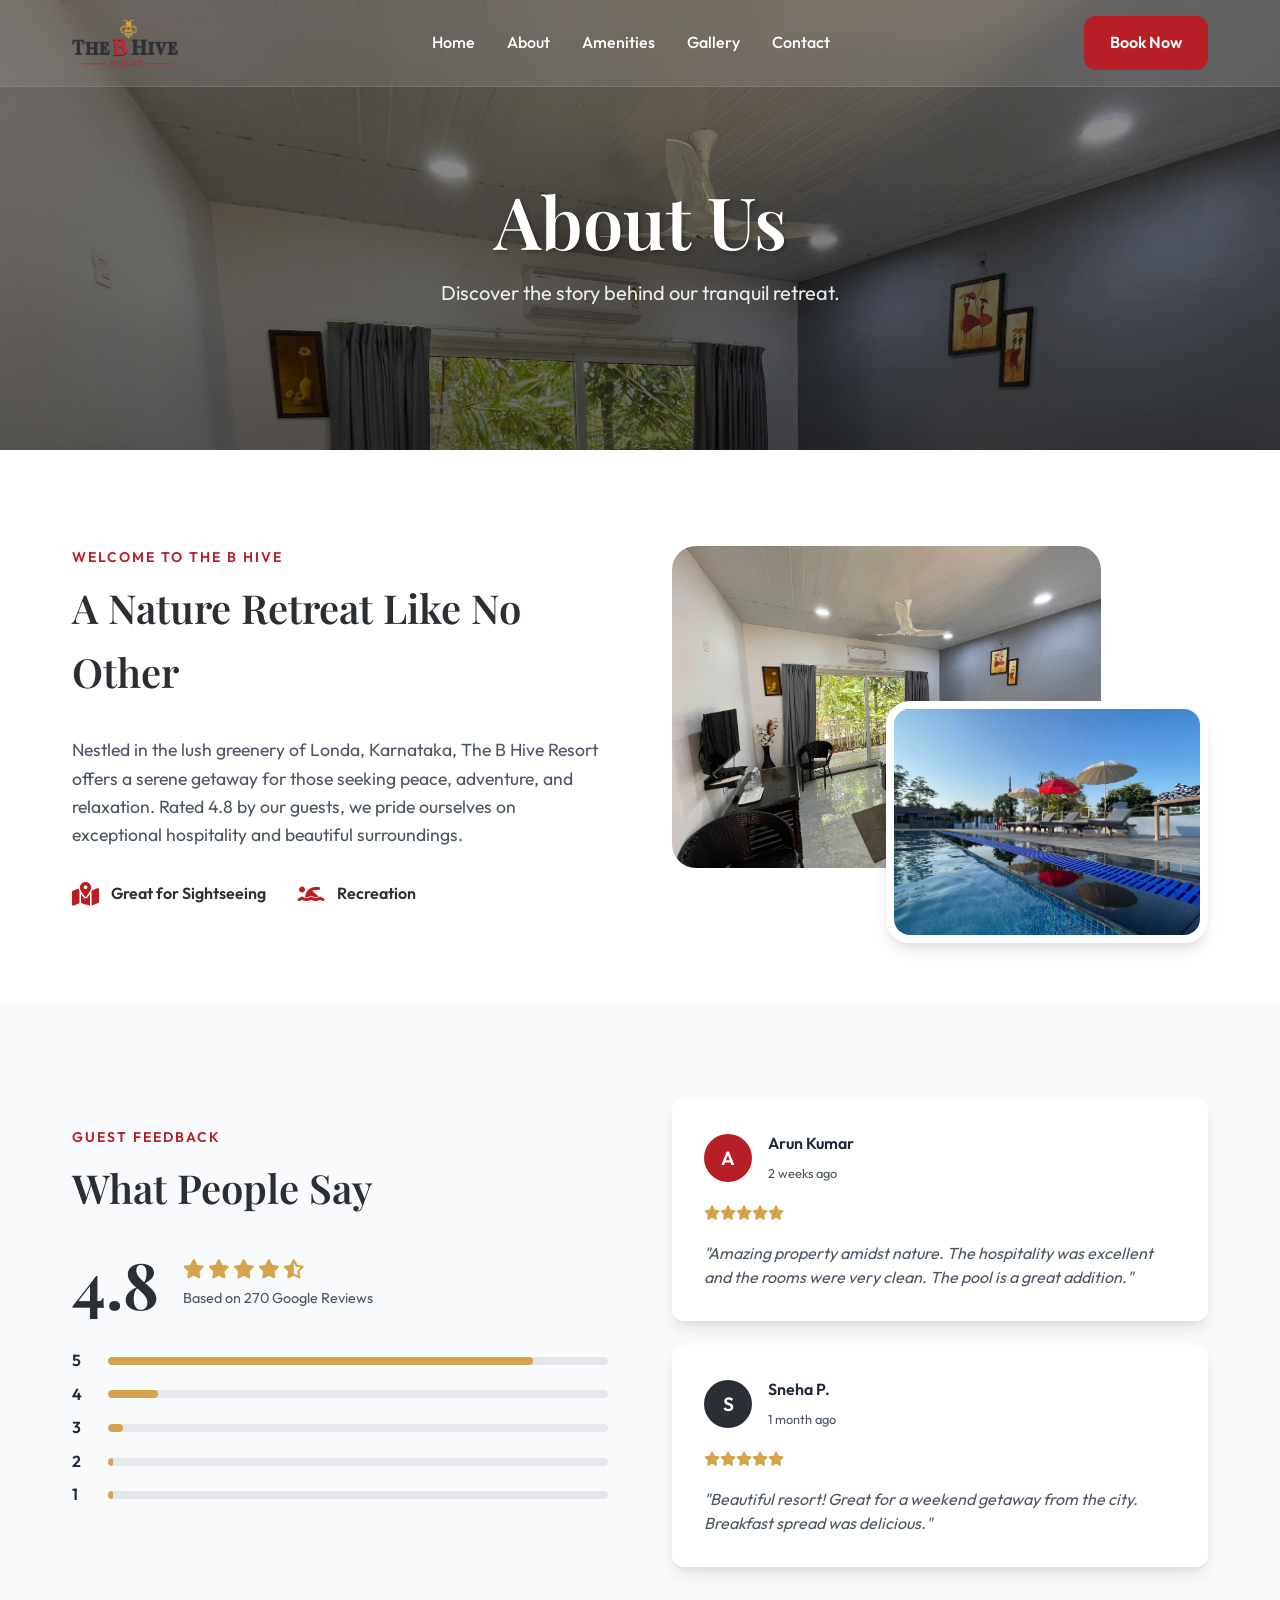
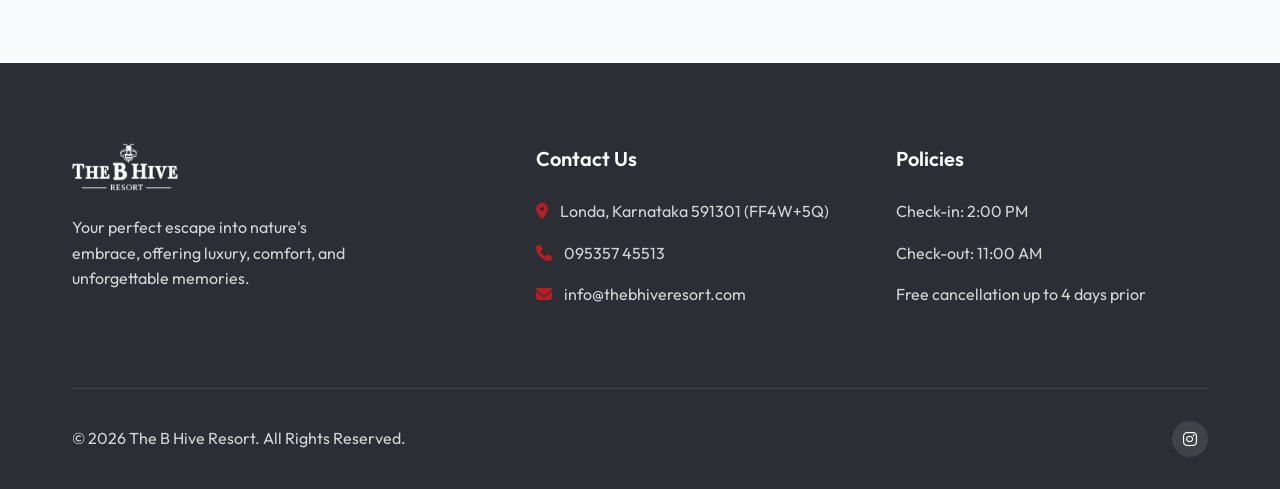
==== about.html @ f532dd52 "Converted to multipage structure (Home, About, Amenities, Gallery, Contact)" ====
<!DOCTYPE html>
<html lang="en">
<head>
    <meta charset="UTF-8">
    <meta name="viewport" content="width=device-width, initial-scale=1.0">
    <meta name="description" content="About The B Hive Resort - Discover our story and read guest reviews.">
    <title>About Us | The B Hive Resort</title>
    <link rel="stylesheet" href="styles.css">
    <link rel="preconnect" href="https://fonts.googleapis.com">
    <link rel="preconnect" href="https://fonts.gstatic.com" crossorigin>
    <link href="https://fonts.googleapis.com/css2?family=Outfit:wght@300;400;500;600;700&family=Playfair+Display:ital,wght@0,400;0,600;1,400&display=swap" rel="stylesheet">
    <link rel="stylesheet" href="https://cdnjs.cloudflare.com/ajax/libs/font-awesome/6.4.0/css/all.min.css">
</head>
<body>

    <!-- Navigation -->
    <nav class="navbar">
        <div class="nav-container">
            <a href="index.html" class="logo">
                <img src="The B Hive Logo.png" alt="The B Hive Resort Logo">
            </a>
            <div class="nav-links">
                <a href="index.html">Home</a>
                <a href="about.html">About</a>
                <a href="amenities.html">Amenities</a>
                <a href="gallery.html">Gallery</a>
                <a href="contact.html">Contact</a>
            </div>
            <a href="https://www.booking.com/hotel/in/the-b-hive.html" target="_blank" class="btn-primary">Book Now</a>
        </div>
    </nav>

    <!-- Page Hero -->
    <header class="hero page-hero" style="background-image: url('Images/Screenshot 2026-07-21 200830.png');">
        <div class="hero-overlay"></div>
        <div class="hero-content">
            <h1>About Us</h1>
            <p>Discover the story behind our tranquil retreat.</p>
        </div>
    </header>

    <!-- About Section -->
    <section class="about section" id="about">
        <div class="container layout-grid-2">
            <div class="about-text">
                <span class="section-subtitle">Welcome to The B Hive</span>
                <h2 class="section-title">A Nature Retreat Like No Other</h2>
                <p>Nestled in the lush greenery of Londa, Karnataka, The B Hive Resort offers a serene getaway for those seeking peace, adventure, and relaxation. Rated 4.8 by our guests, we pride ourselves on exceptional hospitality and beautiful surroundings.</p>
                <div class="stats-row">
                    <div class="stat">
                        <i class="fa-solid fa-map-location-dot"></i>
                        <span>Great for Sightseeing</span>
                    </div>
                    <div class="stat">
                        <i class="fa-solid fa-person-swimming"></i>
                        <span>Recreation</span>
                    </div>
                </div>
            </div>
            <div class="about-image-grid">
                <img src="Images/Screenshot 2026-07-21 200830.png" alt="Resort View 1" class="img-main radius-large">
                <img src="Images/Screenshot 2026-07-21 200848.png" alt="Resort View 2" class="img-sub radius-large shadow">
            </div>
        </div>
    </section>

    <!-- Reviews Section -->
    <section class="reviews section bg-light" id="reviews">
        <div class="container layout-grid-2">
            <div class="review-summary">
                <span class="section-subtitle">Guest Feedback</span>
                <h2 class="section-title">What People Say</h2>
                <div class="score-display">
                    <div class="score">4.8</div>
                    <div class="score-details">
                        <div class="stars">
                            <i class="fa-solid fa-star"></i>
                            <i class="fa-solid fa-star"></i>
                            <i class="fa-solid fa-star"></i>
                            <i class="fa-solid fa-star"></i>
                            <i class="fa-solid fa-star-half-stroke"></i>
                        </div>
                        <p>Based on 270 Google Reviews</p>
                    </div>
                </div>
                <div class="review-bars">
                    <div class="bar-row"><span class="label">5</span><div class="bar"><div class="fill" style="width: 85%;"></div></div></div>
                    <div class="bar-row"><span class="label">4</span><div class="bar"><div class="fill" style="width: 10%;"></div></div></div>
                    <div class="bar-row"><span class="label">3</span><div class="bar"><div class="fill" style="width: 3%;"></div></div></div>
                    <div class="bar-row"><span class="label">2</span><div class="bar"><div class="fill" style="width: 1%;"></div></div></div>
                    <div class="bar-row"><span class="label">1</span><div class="bar"><div class="fill" style="width: 1%;"></div></div></div>
                </div>
            </div>
            <div class="review-cards">
                <div class="review-card radius shadow">
                    <div class="reviewer">
                        <div class="avatar bg-primary">A</div>
                        <div>
                            <h4>Arun Kumar</h4>
                            <span class="date">2 weeks ago</span>
                        </div>
                    </div>
                    <div class="stars"><i class="fa-solid fa-star"></i><i class="fa-solid fa-star"></i><i class="fa-solid fa-star"></i><i class="fa-solid fa-star"></i><i class="fa-solid fa-star"></i></div>
                    <p>"Amazing property amidst nature. The hospitality was excellent and the rooms were very clean. The pool is a great addition."</p>
                </div>
                <div class="review-card radius shadow mt-4">
                    <div class="reviewer">
                        <div class="avatar bg-secondary">S</div>
                        <div>
                            <h4>Sneha P.</h4>
                            <span class="date">1 month ago</span>
                        </div>
                    </div>
                    <div class="stars"><i class="fa-solid fa-star"></i><i class="fa-solid fa-star"></i><i class="fa-solid fa-star"></i><i class="fa-solid fa-star"></i><i class="fa-solid fa-star"></i></div>
                    <p>"Beautiful resort! Great for a weekend getaway from the city. Breakfast spread was delicious."</p>
                </div>
            </div>
        </div>
    </section>

    <!-- Location & Footer -->
    <footer class="footer" id="location">
        <div class="container">
            <div class="footer-grid">
                <div class="footer-col brand-col">
                    <a href="index.html" class="logo footer-logo">
                        <img src="The B Hive Logo.png" alt="The B Hive Resort Logo">
                    </a>
                    <p>Your perfect escape into nature's embrace, offering luxury, comfort, and unforgettable memories.</p>
                </div>
                <div class="footer-col">
                    <h3>Contact Us</h3>
                    <ul class="contact-list">
                        <li><i class="fa-solid fa-location-dot"></i> <a href="https://maps.app.goo.gl/Yiv8AJYsCJSPyg6i8" target="_blank">Londa, Karnataka 591301 (FF4W+5Q)</a></li>
                        <li><i class="fa-solid fa-phone"></i> 095357 45513</li>
                        <li><i class="fa-solid fa-envelope"></i> info@thebhiveresort.com</li>
                    </ul>
                </div>
                <div class="footer-col">
                    <h3>Policies</h3>
                    <ul class="policy-list">
                        <li>Check-in: 2:00 PM</li>
                        <li>Check-out: 11:00 AM</li>
                        <li>Free cancellation up to 4 days prior</li>
                    </ul>
                </div>
            </div>
            <div class="footer-bottom">
                <p>&copy; 2026 The B Hive Resort. All Rights Reserved.</p>
                <div class="social-links">
                    <a href="https://www.instagram.com/thebhive__/" target="_blank"><i class="fa-brands fa-instagram"></i></a>
                </div>
            </div>
        </div>
    </footer>

    <script src="script.js"></script>
</body>
</html>
---- styles.css ----
:root {
    --primary-color: #b81e26; /* Crimson red from the "B" */
    --primary-hover: #9c181f;
    --secondary-color: #2b2e34; /* Dark charcoal from text */
    --accent-color: #d4a34b; /* Gold/yellow from the bee icon */
    --text-dark: #1f2937;
    --text-light: #4b5563;
    --bg-light: #f9fafb;
    --white: #ffffff;
    --transition: all 0.3s ease;
    --radius: 12px;
    --radius-lg: 24px;
    --shadow: 0 10px 15px -3px rgba(0, 0, 0, 0.1), 0 4px 6px -2px rgba(0, 0, 0, 0.05);
    --shadow-lg: 0 20px 25px -5px rgba(0, 0, 0, 0.1), 0 10px 10px -5px rgba(0, 0, 0, 0.04);
}

* {
    margin: 0;
    padding: 0;
    box-sizing: border-box;
}

html {
    scroll-behavior: smooth;
}

body {
    font-family: 'Outfit', sans-serif;
    color: var(--text-dark);
    line-height: 1.6;
    background-color: var(--white);
    overflow-x: hidden;
}

h1, h2, h3, h4, h5, h6 {
    font-family: 'Playfair Display', serif;
    font-weight: 600;
    color: var(--secondary-color);
}

a {
    text-decoration: none;
    color: inherit;
    transition: var(--transition);
}

img {
    max-width: 100%;
    height: auto;
    display: block;
}

/* Utilities */
.container {
    max-width: 1200px;
    margin: 0 auto;
    padding: 0 2rem;
}

.section {
    padding: 6rem 0;
}

.text-center {
    text-align: center;
}

.bg-light {
    background-color: var(--bg-light);
}

.radius { border-radius: var(--radius); }
.radius-large { border-radius: var(--radius-lg); }
.shadow { box-shadow: var(--shadow); }
.mt-4 { margin-top: 1.5rem; }

.section-subtitle {
    display: block;
    color: var(--primary-color);
    font-weight: 600;
    text-transform: uppercase;
    letter-spacing: 2px;
    font-size: 0.875rem;
    margin-bottom: 0.5rem;
}

.section-title {
    font-size: 2.5rem;
    margin-bottom: 2rem;
}

/* Buttons */
.btn-primary {
    display: inline-block;
    background-color: var(--primary-color);
    color: var(--white);
    padding: 0.75rem 1.5rem;
    border-radius: var(--radius);
    font-weight: 600;
    border: 2px solid var(--primary-color);
    cursor: pointer;
    text-align: center;
}

.btn-primary:hover {
    background-color: var(--primary-hover);
    border-color: var(--primary-hover);
    color: var(--white);
    transform: translateY(-2px);
    box-shadow: var(--shadow);
}

.btn-outline {
    display: inline-block;
    background-color: transparent;
    color: var(--white);
    padding: 0.75rem 1.5rem;
    border-radius: var(--radius);
    font-weight: 600;
    border: 2px solid var(--white);
    cursor: pointer;
    text-align: center;
}

.btn-outline:hover {
    background-color: var(--white);
    color: var(--text-dark);
    transform: translateY(-2px);
}

.btn-large {
    padding: 1rem 2rem;
    font-size: 1.1rem;
}

.btn-block {
    display: block;
    width: 100%;
}

/* Navbar */
.navbar {
    position: fixed;
    top: 0;
    left: 0;
    width: 100%;
    z-index: 1000;
    padding: 1rem 0;
    transition: var(--transition);
    background: rgba(255, 255, 255, 0.1);
    backdrop-filter: blur(10px);
    border-bottom: 1px solid rgba(255, 255, 255, 0.1);
}

.navbar.scrolled {
    background: rgba(255, 255, 255, 0.95);
    box-shadow: var(--shadow);
    padding: 0.75rem 0;
}

.navbar.scrolled .logo,
.navbar.scrolled .nav-links a {
    color: var(--secondary-color);
}

.nav-container {
    max-width: 1200px;
    margin: 0 auto;
    padding: 0 2rem;
    display: flex;
    justify-content: space-between;
    align-items: center;
}

.logo {
    font-family: 'Playfair Display', serif;
    font-size: 1.5rem;
    font-weight: 700;
    color: var(--white);
    display: flex;
    align-items: center;
    gap: 0.5rem;
}

.logo img {
    height: 48px;
    width: auto;
    transition: filter 0.3s ease;
}

.nav-links {
    display: flex;
    gap: 2rem;
}

.nav-links a {
    color: var(--white);
    font-weight: 500;
    font-size: 1rem;
}

.nav-links a:hover {
    color: var(--primary-color);
}

/* Hero Section */
.hero {
    position: relative;
    height: 100vh;
    min-height: 600px;
    display: flex;
    align-items: center;
    justify-content: center;
    text-align: center;
    background-image: url('Images/Screenshot 2026-07-21 200810.png');
    background-size: cover;
    background-position: center;
    background-attachment: fixed; /* Parallax effect */
    padding-top: 5rem;
}

.page-hero {
    height: 50vh;
    min-height: 400px;
}

.hero-overlay {
    position: absolute;
    top: 0;
    left: 0;
    width: 100%;
    height: 100%;
    background: linear-gradient(to bottom, rgba(0,0,0,0.4) 0%, rgba(0,0,0,0.6) 100%);
}

.hero-content {
    position: relative;
    z-index: 10;
    color: var(--white);
    max-width: 800px;
    padding: 0 2rem;
    animation: fadeInUp 1s ease-out;
}

@keyframes fadeInUp {
    from { opacity: 0; transform: translateY(30px); }
    to { opacity: 1; transform: translateY(0); }
}

.rating-badge {
    display: inline-block;
    background: rgba(255, 255, 255, 0.2);
    backdrop-filter: blur(5px);
    padding: 0.5rem 1rem;
    border-radius: 50px;
    font-size: 0.9rem;
    font-weight: 600;
    margin-bottom: 1.5rem;
    border: 1px solid rgba(255, 255, 255, 0.3);
}

.rating-badge i {
    color: var(--accent-color);
}

.hero h1 {
    font-size: 4.5rem;
    color: var(--white);
    margin-bottom: 1rem;
    line-height: 1.1;
    text-shadow: 2px 2px 4px rgba(0,0,0,0.3);
}

.hero p {
    font-size: 1.25rem;
    margin-bottom: 2.5rem;
    opacity: 0.9;
}

.hero-actions {
    display: flex;
    gap: 1rem;
    justify-content: center;
}

/* Booking Bar */
.booking-section {
    position: relative;
    margin-top: -60px;
    z-index: 20;
    padding: 0 2rem;
}

.glass-panel {
    background: rgba(255, 255, 255, 0.9);
    backdrop-filter: blur(16px);
    border: 1px solid rgba(255, 255, 255, 0.5);
    border-radius: var(--radius-lg);
    box-shadow: var(--shadow-lg);
    max-width: 1000px;
    margin: 0 auto;
    padding: 1.5rem;
}

.booking-form {
    display: grid;
    grid-template-columns: repeat(4, 1fr);
    gap: 1.5rem;
    align-items: end;
}

.form-group label {
    display: block;
    font-size: 0.875rem;
    font-weight: 600;
    color: var(--text-light);
    margin-bottom: 0.5rem;
}

.form-group input, .form-group select {
    width: 100%;
    padding: 0.75rem 1rem;
    border: 1px solid #e5e7eb;
    border-radius: var(--radius);
    font-family: inherit;
    font-size: 1rem;
    color: var(--text-dark);
    background: var(--white);
    transition: var(--transition);
}

.form-group input:focus, .form-group select:focus {
    outline: none;
    border-color: var(--primary-color);
    box-shadow: 0 0 0 3px rgba(184, 30, 38, 0.1);
}

.booking-form .btn-primary small {
    font-size: 0.75rem;
    font-weight: 400;
    opacity: 0.9;
}

/* Layout */
.layout-grid-2 {
    display: grid;
    grid-template-columns: 1fr 1fr;
    gap: 4rem;
    align-items: center;
}

/* About Section */
.about p {
    color: var(--text-light);
    font-size: 1.1rem;
    margin-bottom: 2rem;
}

.stats-row {
    display: flex;
    gap: 2rem;
}

.stat {
    display: flex;
    align-items: center;
    gap: 0.75rem;
    font-weight: 600;
    color: var(--secondary-color);
}

.stat i {
    font-size: 1.5rem;
    color: var(--primary-color);
}

.about-image-grid {
    position: relative;
    height: 100%;
}

.img-main {
    width: 80%;
    object-fit: cover;
    aspect-ratio: 4/3;
}

.img-sub {
    position: absolute;
    bottom: -10%;
    right: 0;
    width: 60%;
    border: 8px solid var(--white);
    object-fit: cover;
    aspect-ratio: 4/3;
}

/* Amenities Section */
.amenities-grid {
    display: grid;
    grid-template-columns: repeat(auto-fit, minmax(300px, 1fr));
    gap: 2rem;
    margin-top: 3rem;
}

.amenity-card {
    background: var(--white);
    padding: 2.5rem 2rem;
    border-radius: var(--radius-lg);
    box-shadow: var(--shadow);
    transition: var(--transition);
    border: 1px solid rgba(0,0,0,0.02);
}

.amenity-card:hover {
    transform: translateY(-10px);
    box-shadow: var(--shadow-lg);
}

.amenity-card .icon-wrapper {
    width: 64px;
    height: 64px;
    background: rgba(184, 30, 38, 0.1);
    color: var(--primary-color);
    border-radius: 50%;
    display: flex;
    align-items: center;
    justify-content: center;
    font-size: 1.75rem;
    margin: 0 auto 1.5rem;
    transition: var(--transition);
}

.amenity-card:hover .icon-wrapper {
    background: var(--primary-color);
    color: var(--white);
}

.amenity-card h3 {
    font-size: 1.25rem;
    margin-bottom: 1rem;
}

.amenity-card p {
    color: var(--text-light);
    font-size: 0.95rem;
}

/* Gallery Section */
.image-gallery {
    display: grid;
    grid-template-columns: repeat(3, 1fr);
    grid-auto-rows: 250px;
    gap: 1.5rem;
}

.gallery-img {
    width: 100%;
    height: 100%;
    object-fit: cover;
    transition: var(--transition);
    cursor: pointer;
}

.gallery-img:hover {
    transform: scale(1.03);
    box-shadow: var(--shadow-lg);
}

.image-gallery img:nth-child(1) { grid-column: span 2; grid-row: span 2; }

/* Reviews Section */
.score-display {
    display: flex;
    align-items: center;
    gap: 1.5rem;
    margin-bottom: 2rem;
}

.score-display .score {
    font-size: 4rem;
    font-family: 'Playfair Display', serif;
    font-weight: 700;
    color: var(--secondary-color);
    line-height: 1;
}

.score-details .stars i {
    color: var(--accent-color);
    font-size: 1.2rem;
}

.score-details p {
    color: var(--text-light);
    margin-top: 0.25rem;
    font-size: 0.9rem;
}

.review-bars {
    margin-bottom: 2rem;
}

.bar-row {
    display: flex;
    align-items: center;
    gap: 1rem;
    margin-bottom: 0.5rem;
}

.bar-row .label {
    width: 20px;
    font-weight: 600;
    color: var(--text-dark);
}

.bar-row .bar {
    flex-grow: 1;
    height: 8px;
    background: #e5e7eb;
    border-radius: 4px;
    overflow: hidden;
}

.bar-row .fill {
    height: 100%;
    background: var(--accent-color);
    border-radius: 4px;
}

.review-card {
    background: var(--white);
    padding: 2rem;
}

.reviewer {
    display: flex;
    align-items: center;
    gap: 1rem;
    margin-bottom: 1rem;
}

.reviewer .avatar {
    width: 48px;
    height: 48px;
    border-radius: 50%;
    display: flex;
    align-items: center;
    justify-content: center;
    color: var(--white);
    font-weight: 600;
    font-size: 1.2rem;
}

.bg-primary { background: var(--primary-color); }
.bg-secondary { background: var(--secondary-color); }

.reviewer h4 {
    margin-bottom: 0.25rem;
    font-family: 'Outfit', sans-serif;
    color: var(--text-dark);
}

.reviewer .date {
    font-size: 0.8rem;
    color: var(--text-light);
}

.review-card .stars {
    color: var(--accent-color);
    font-size: 0.9rem;
    margin-bottom: 1rem;
}

.review-card p {
    font-style: italic;
    color: var(--text-light);
    line-height: 1.5;
}

/* Footer */
.footer {
    background-color: var(--secondary-color);
    color: rgba(255, 255, 255, 0.8);
    padding: 5rem 0 2rem;
}

.footer-grid {
    display: grid;
    grid-template-columns: 2fr 1.5fr 1.5fr;
    gap: 3rem;
    margin-bottom: 4rem;
}

.footer-logo {
    color: var(--white);
    margin-bottom: 1.5rem;
    display: inline-flex;
}

.footer-logo img {
    filter: brightness(0) invert(1);
}

.brand-col p {
    line-height: 1.6;
    max-width: 300px;
}

.footer-col h3 {
    color: var(--white);
    font-family: 'Outfit', sans-serif;
    font-size: 1.25rem;
    margin-bottom: 1.5rem;
}

.footer-col ul {
    list-style: none;
}

.footer-col ul li {
    margin-bottom: 1rem;
    display: flex;
    align-items: flex-start;
    gap: 0.75rem;
}

.footer-col ul li i {
    margin-top: 0.25rem;
    color: var(--primary-color);
}

.footer-bottom {
    border-top: 1px solid rgba(255, 255, 255, 0.1);
    padding-top: 2rem;
    display: flex;
    justify-content: space-between;
    align-items: center;
}

.social-links {
    display: flex;
    gap: 1rem;
}

.social-links a {
    width: 36px;
    height: 36px;
    border-radius: 50%;
    background: rgba(255, 255, 255, 0.1);
    display: flex;
    align-items: center;
    justify-content: center;
    color: var(--white);
}

.social-links a:hover {
    background: var(--primary-color);
    transform: translateY(-3px);
}

/* Responsive */
@media (max-width: 992px) {
    .booking-form {
        grid-template-columns: 1fr 1fr;
    }
    .layout-grid-2 {
        grid-template-columns: 1fr;
        gap: 3rem;
    }
    .hero h1 {
        font-size: 3.5rem;
    }
    .footer-grid {
        grid-template-columns: 1fr 1fr;
    }
}

@media (max-width: 768px) {
    .nav-links {
        display: none; /* simple mobile hide for now */
    }
    .booking-form {
        grid-template-columns: 1fr;
    }
    .hero h1 {
        font-size: 2.5rem;
    }
    .hero-actions {
        flex-direction: column;
    }
    .image-gallery {
        grid-template-columns: 1fr 1fr;
    }
    .image-gallery img:nth-child(1) { grid-column: span 1; grid-row: span 1; }
    .footer-grid {
        grid-template-columns: 1fr;
    }
    .footer-bottom {
        flex-direction: column;
        gap: 1rem;
        text-align: center;
    }
}
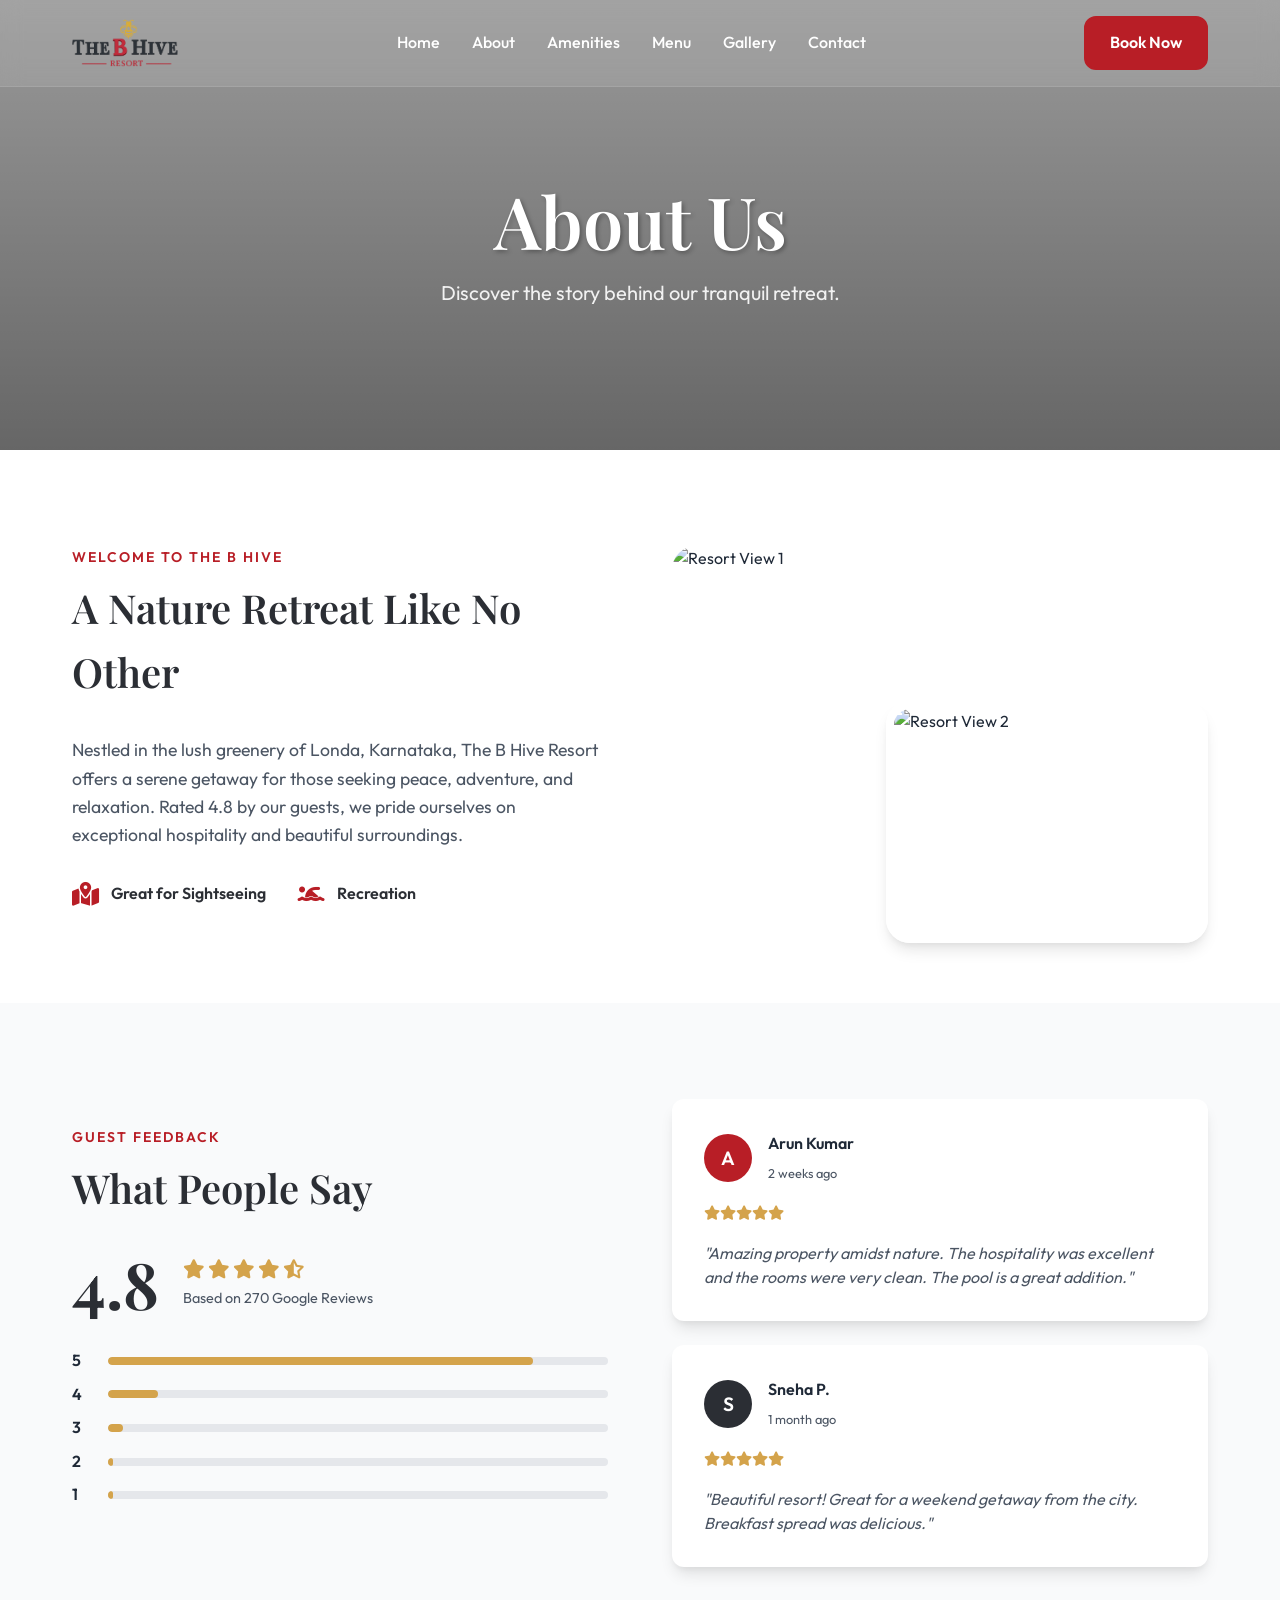
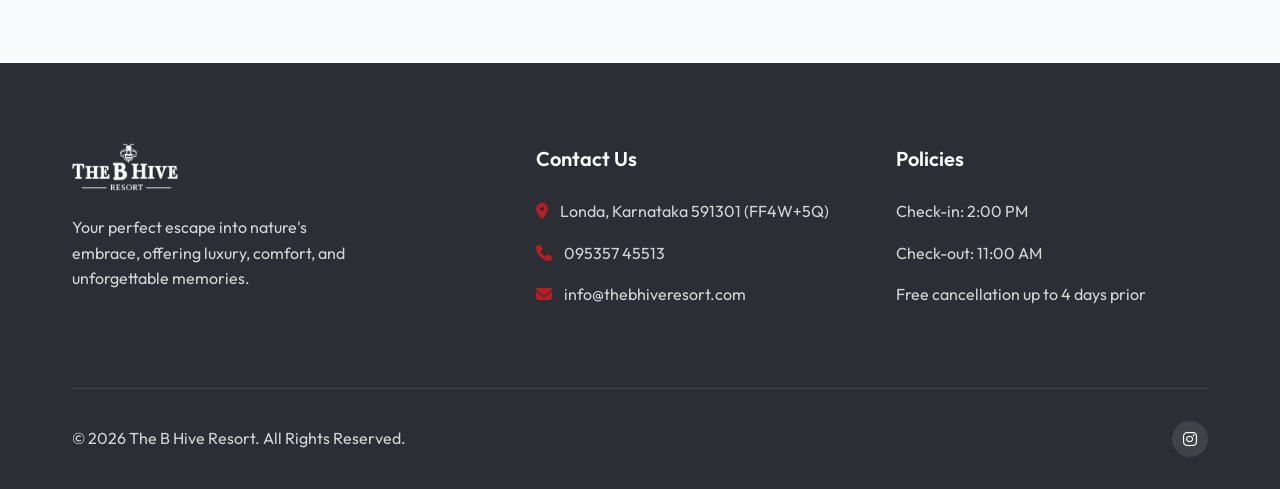
==== commit 5ccb9222: "Add menu page, menu.pdf, sitemap, robots.txt; update all navbars" ====
--- a/about.html
+++ b/about.html
@@ -23,6 +23,7 @@
                 <a href="index.html">Home</a>
                 <a href="about.html">About</a>
                 <a href="amenities.html">Amenities</a>
+                <a href="menu.html">Menu</a>
                 <a href="gallery.html">Gallery</a>
                 <a href="contact.html">Contact</a>
             </div>
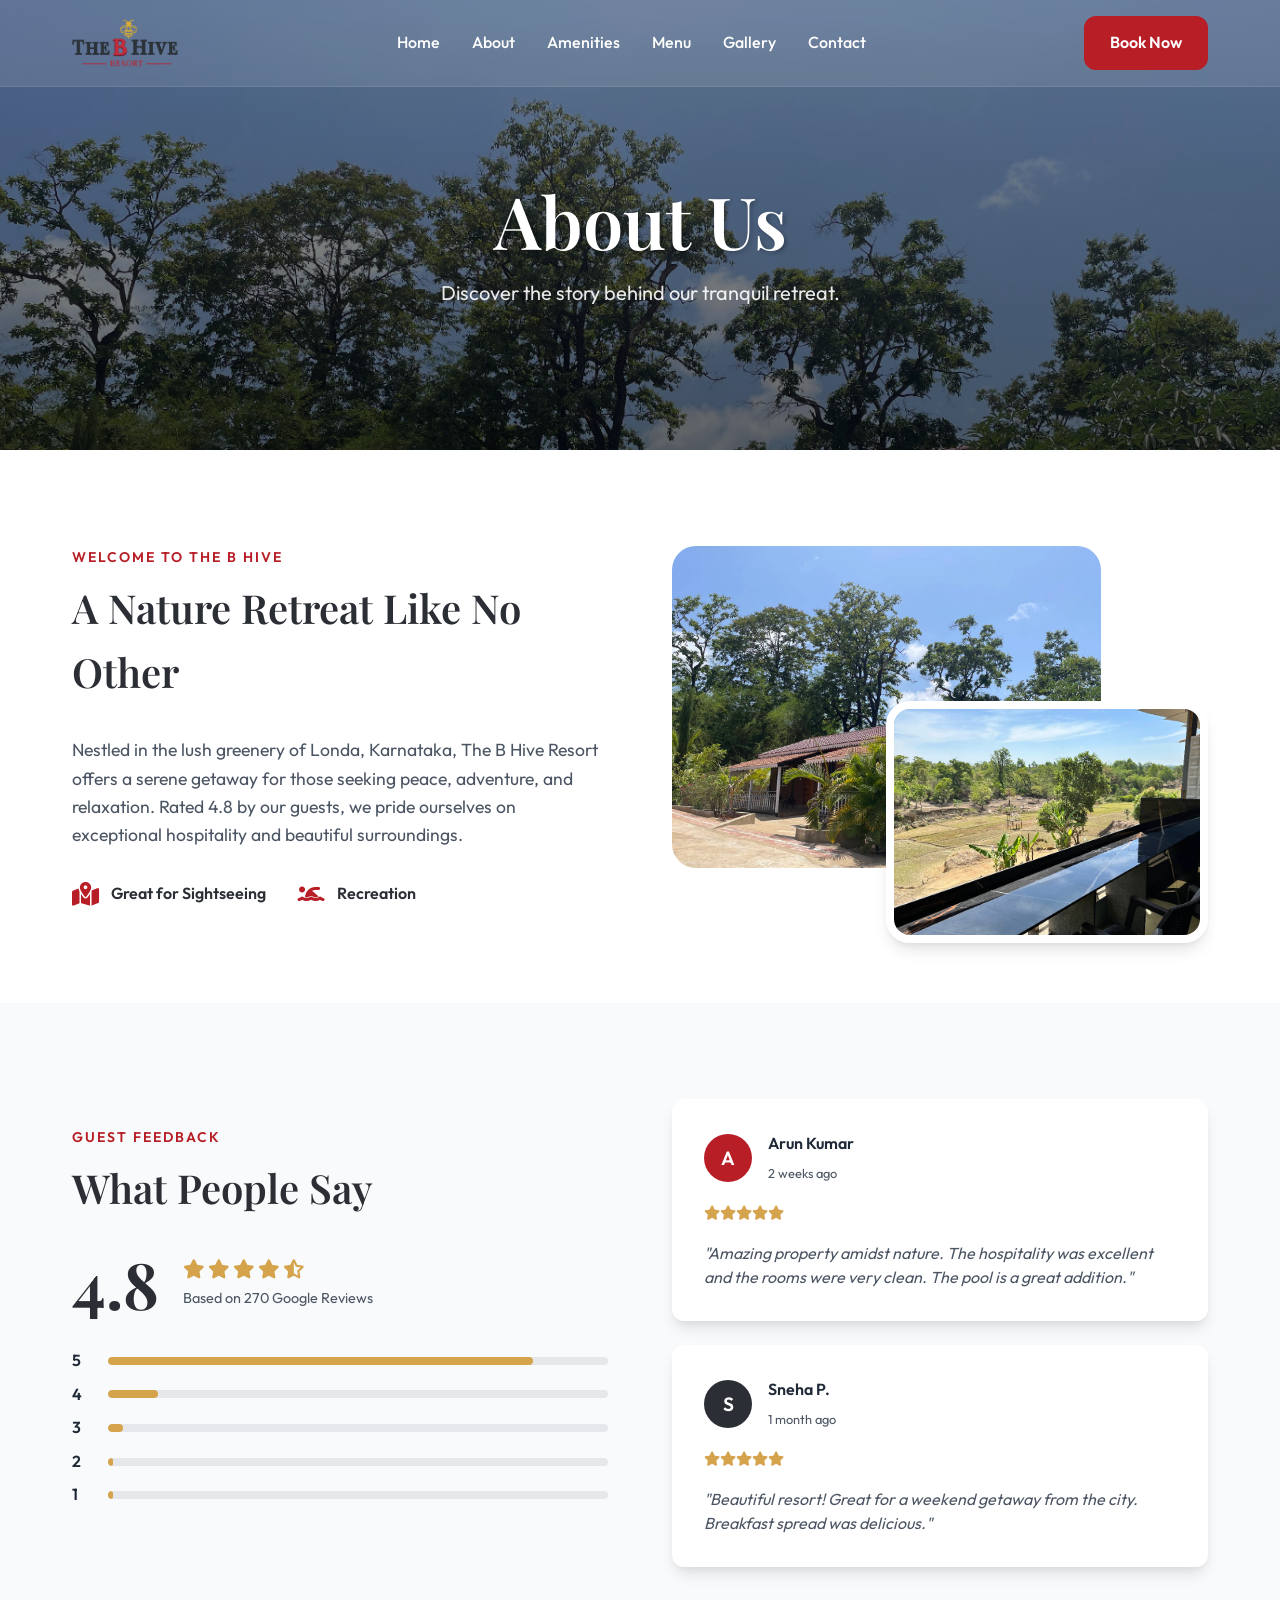
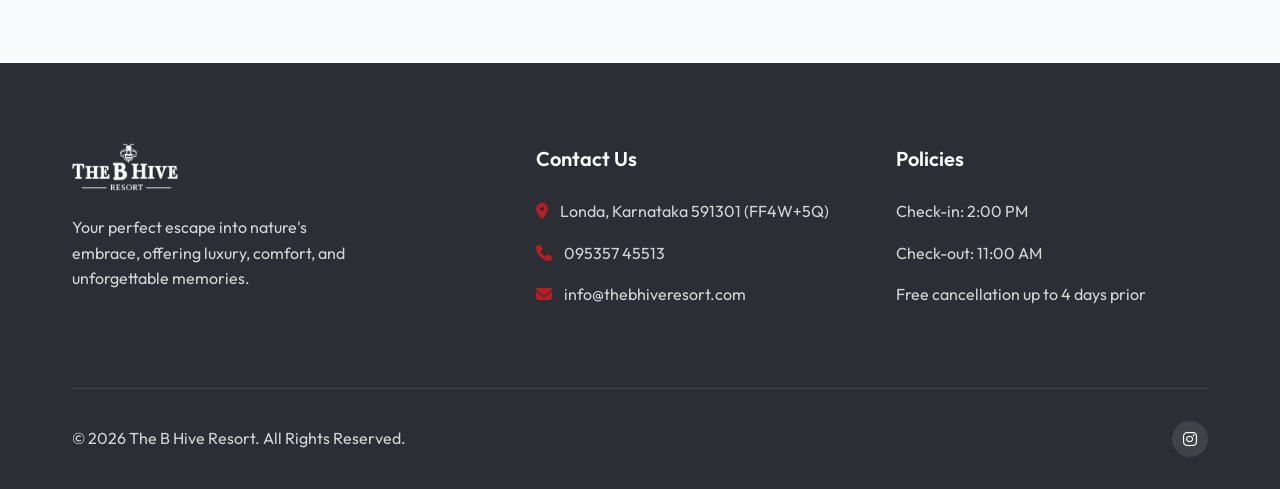
==== commit 2f7b6ae4: "Fix broken image paths across website and update menu page UI to match design system" ====
--- a/about.html
+++ b/about.html
@@ -32,7 +32,7 @@
     </nav>
 
     <!-- Page Hero -->
-    <header class="hero page-hero" style="background-image: url('Images/Screenshot 2026-07-21 200830.png');">
+    <header class="hero page-hero" style="background-image: url('Images/cottage_exterior_1.png');">
         <div class="hero-overlay"></div>
         <div class="hero-content">
             <h1>About Us</h1>
@@ -59,8 +59,8 @@
                 </div>
             </div>
             <div class="about-image-grid">
-                <img src="Images/Screenshot 2026-07-21 200830.png" alt="Resort View 1" class="img-main radius-large">
-                <img src="Images/Screenshot 2026-07-21 200848.png" alt="Resort View 2" class="img-sub radius-large shadow">
+                <img src="Images/cottage_exterior_1.png" alt="Resort View 1" class="img-main radius-large">
+                <img src="Images/balcony_view.png" alt="Resort View 2" class="img-sub radius-large shadow">
             </div>
         </div>
     </section>
--- a/styles.css
+++ b/styles.css
@@ -212,7 +212,7 @@
     align-items: center;
     justify-content: center;
     text-align: center;
-    background-image: url('Images/Screenshot 2026-07-21 200810.png');
+    background-image: url('Images/resort_entrance.png');
     background-size: cover;
     background-position: center;
     background-attachment: fixed; /* Parallax effect */
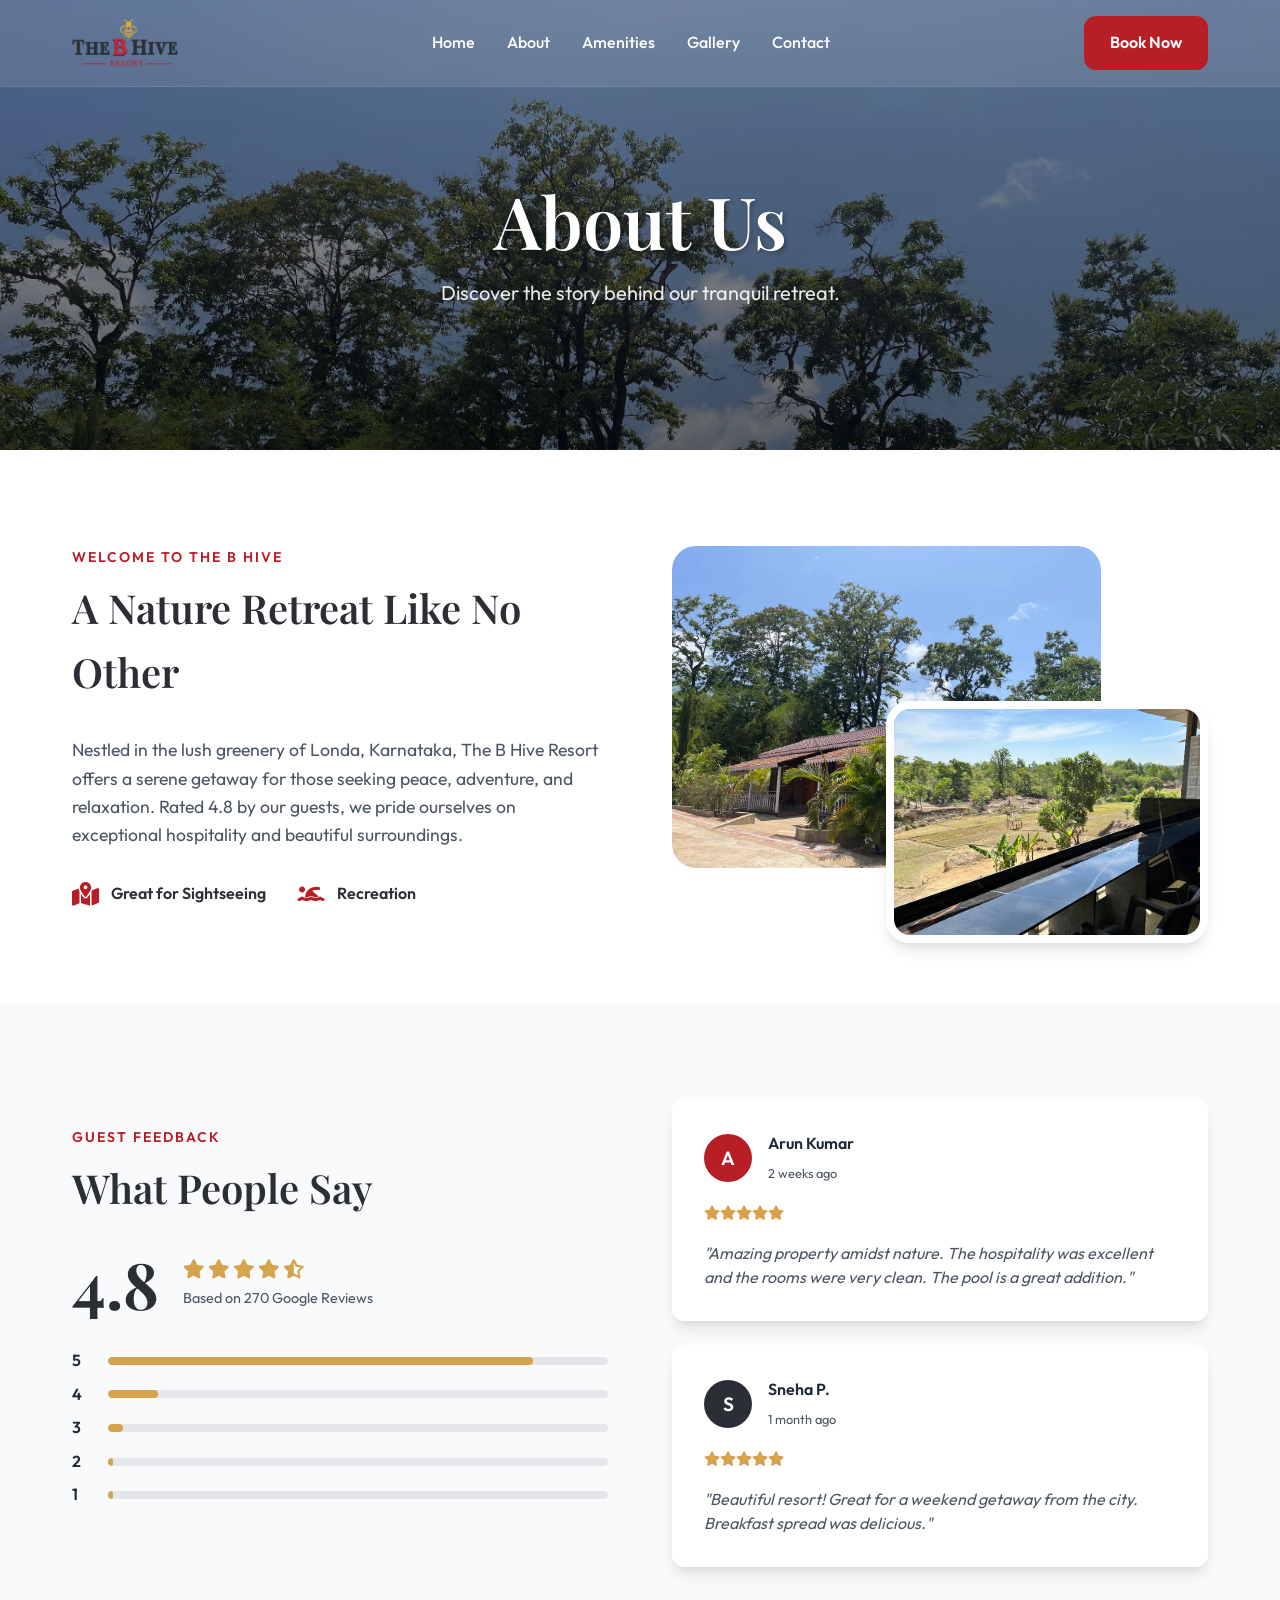
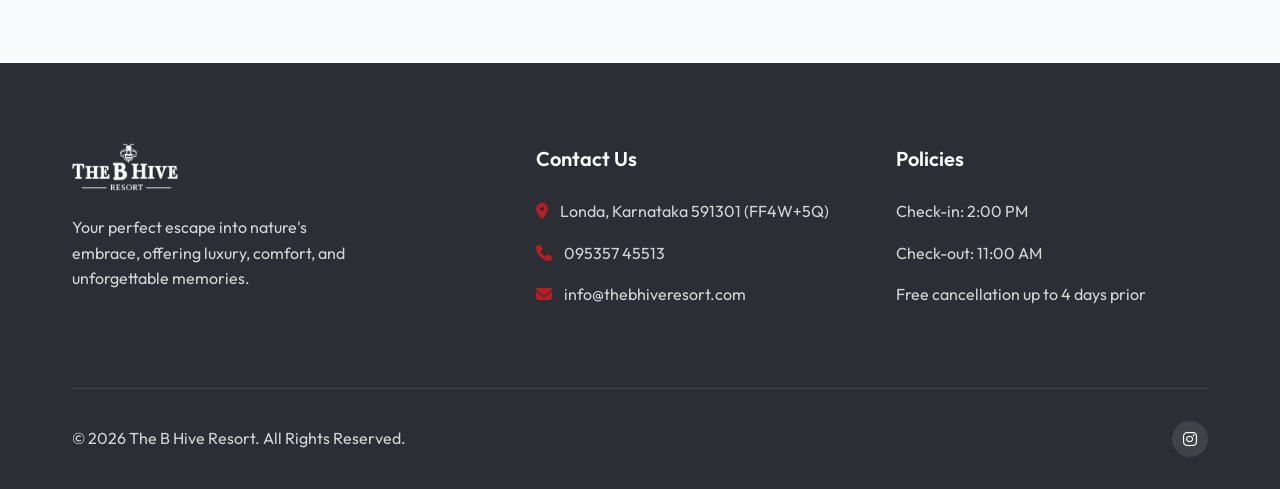
==== commit ff61e3a8: "Remove /menu UI and replace with direct PDF endpoints: breakfast_menu.pdf, a_la_carte_menu.pdf, all_" ====
--- a/about.html
+++ b/about.html
@@ -23,7 +23,6 @@
                 <a href="index.html">Home</a>
                 <a href="about.html">About</a>
                 <a href="amenities.html">Amenities</a>
-                <a href="menu.html">Menu</a>
                 <a href="gallery.html">Gallery</a>
                 <a href="contact.html">Contact</a>
             </div>
